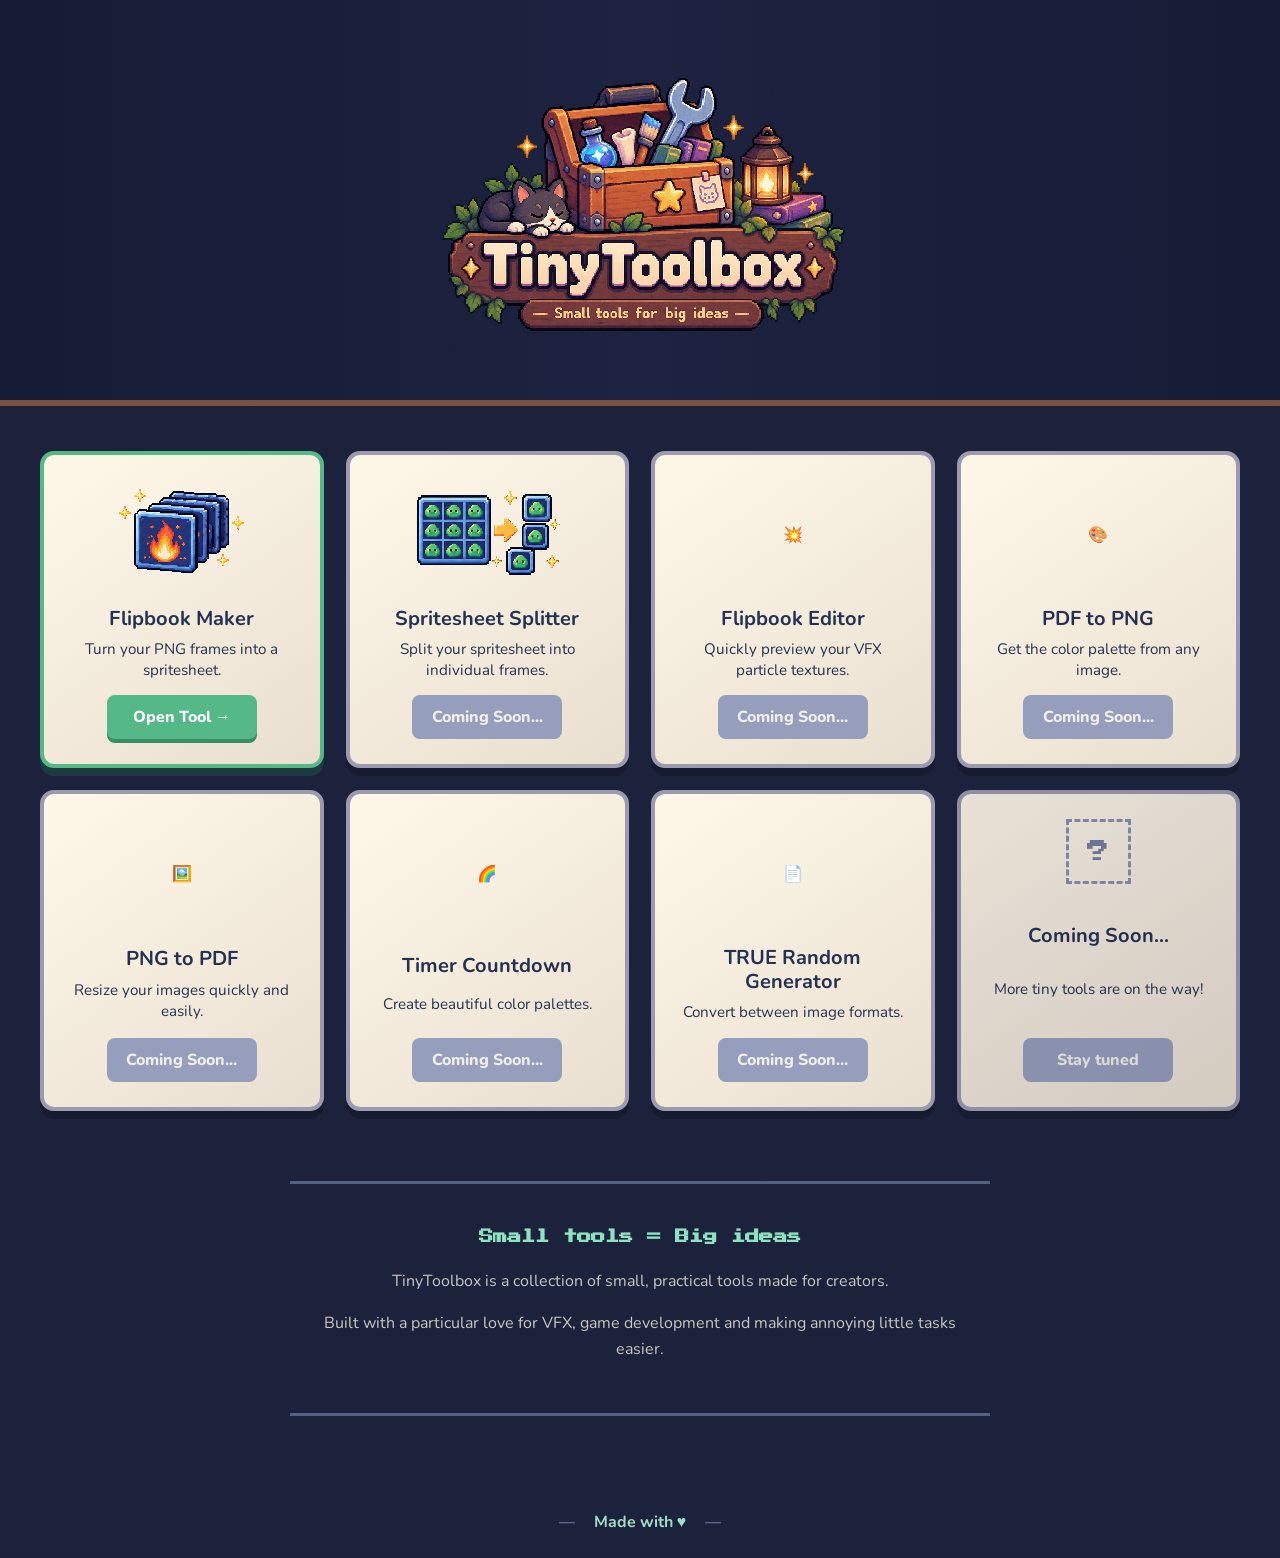
==== index.html @ 4ffd8a8a "Update index.html" ====
<!DOCTYPE html>
<html lang="en">

<head>
    <meta charset="UTF-8">
    <meta name="viewport" content="width=device-width, initial-scale=1.0">

    <title>TinyToolbox — Small tools for big ideas</title>

    <link rel="stylesheet" href="style.css">

    <link rel="preconnect" href="https://fonts.googleapis.com">
    <link rel="preconnect" href="https://fonts.gstatic.com" crossorigin>

    <link
        href="https://fonts.googleapis.com/css2?family=Nunito:wght@400;600;700;800&family=Press+Start+2P&display=swap"
        rel="stylesheet">
</head>

<body>

    <!-- TOP BAR -->
    <!-- HERO -->

    <main id="home">

        <section class="hero">

            <div class="hero-decoration left">
                <!-- 🐈 -->
            </div>

            <div class="hero-content">

                <img
                    src="images/tinytoolbox-logo.png"
                    alt="TinyToolbox — Small tools for big ideas"
                    class="main-logo"
                >

                <!-- <p class="hero-description">
                    <!-- Simple to use, Web-tools for Artist,
                    game development and creative work.
                    Simple web tools for everyone! Making your day a little easier!
                </p> -->

            </div>

            <div class="hero-decoration right">
                <!-- 🧙 -->
            </div>

        </section>


        <!-- TOOLS -->

        <section class="tools-section">

            <!-- <div class="section-title">

                <span class="sparkle">✦</span>

                <h2>Available Tools</h2>

                <div class="title-line"></div>

                <span class="diamond">✦</span>

                <div class="title-line"></div>

            </div> -->


            <div class="tool-grid">


                <!-- FLIPBOOK MAKER -->

                <article class="tool-card active">

                    <div class="tool-icon">
                        <img src="images/icon-flipbook-maker.png" alt="Flipbook Maker">
                    </div>
                    <h3>Flipbook Maker</h3>

                    <p>
                        Turn your PNG frames
                        into a spritesheet.
                    </p>

                    <a class="tool-button" href="flipbook/">
                        Open Tool →
                    </a>

                </article>


                <!-- SPRITESHEET SPLITTER -->

                <article class="tool-card">

                    <div class="tool-icon">
                        <img src="images/icon-spritesheet-splitter.png" alt="Spritesheet Splitter">
                    </div>
                    <h3>Spritesheet Splitter</h3>

                    <p>
                        Split your spritesheet
                        into individual frames.
                    </p>

                    <span class="coming-soon">
                        Coming Soon...
                    </span>

                </article>


                <!-- PARTICLE PREVIEW -->

                <article class="tool-card">

                    <div class="tool-icon">
                        💥
                    </div>

                    <h3>Flipbook Editor</h3>

                    <p>
                        Quickly preview your
                        VFX particle textures.
                    </p>

                    <span class="coming-soon">
                        Coming Soon...
                    </span>

                </article>


                <!-- PALETTE EXTRACTOR -->

                <article class="tool-card">

                    <div class="tool-icon">
                        🎨
                    </div>

                    <h3>PDF to PNG</h3>

                    <p>
                        Get the color palette
                        from any image.
                    </p>

                    <span class="coming-soon">
                        Coming Soon...
                    </span>

                </article>


                <!-- IMAGE RESIZER -->

                <article class="tool-card">

                    <div class="tool-icon">
                        🖼️
                    </div>

                    <h3>PNG to PDF</h3>

                    <p>
                        Resize your images
                        quickly and easily.
                    </p>

                    <span class="coming-soon">
                        Coming Soon...
                    </span>

                </article>


                <!-- COLOR PALETTE -->

                <article class="tool-card">

                    <div class="tool-icon">
                        🌈
                    </div>

                    <h3>Timer Countdown</h3>

                    <p>
                        Create beautiful
                        color palettes.
                    </p>

                    <span class="coming-soon">
                        Coming Soon...
                    </span>

                </article>


                <!-- TEXTURE CONVERTER -->

                <article class="tool-card">

                    <div class="tool-icon">
                        📄
                    </div>

                    <h3>TRUE Random Generator</h3>

                    <p>
                        Convert between
                        image formats.
                    </p>

                    <span class="coming-soon">
                        Coming Soon...
                    </span>

                </article>


                <!-- FUTURE -->

                <article class="tool-card future">

                    <div class="tool-icon">
                        ?
                    </div>

                    <h3>Coming Soon...</h3>

                    <p>
                        More tiny tools
                        are on the way!
                    </p>

                    <span class="coming-soon">
                        Stay tuned
                    </span>

                </article>

            </div>

        </section>


        <!-- ABOUT -->

        <section class="about" id="about">

            <h2>Small tools = Big ideas</h2>

            <p>
                TinyToolbox is a collection of small,
                practical tools made for creators.
            </p>

            <p>
                Built with a particular love for
                VFX, game development and making
                annoying little tasks easier.
            </p>

        </section>

    </main>


    <!-- FOOTER -->

    <footer>

        <span>—</span>

        Made with ♥

        <span>—</span>

    </footer>

</body>

</html>
---- style.css ----
/* =====================================================
   TINYTOOLBOX
   Main Website
   ===================================================== */


:root {

    --background: #171d38;
    --background-light: #222a4a;

    --wood-dark: #51362f;
    --wood: #785044;
    --wood-light: #a66d4e;

    --cream: #fff4dc;
    --cream-dark: #ead9c0;

    --text: #243252;
    --text-light: #f8f0df;

    --blue: #7284c0;
    --blue-dark: #56699f;

    --green: #54b887;
    --green-dark: #398e68;

    --purple: #9b7bd1;

    --shadow:
        0 8px 0 rgba(0, 0, 0, 0.20);

}


/* =====================================================
   RESET
   ===================================================== */

* {
    box-sizing: border-box;
}


html {
    scroll-behavior: smooth;
}


body {

    margin: 0;

    background:
        linear-gradient(
            rgba(20, 25, 52, 0.96),
            rgba(20, 25, 52, 0.96)
        );

    color: var(--text-light);

    font-family: "Nunito", sans-serif;

    min-height: 100vh;

}


/* =====================================================
   TOP BAR
   ===================================================== */


nav {

    display: flex;

    gap: 25px;

}


nav a {

    color: var(--cream);

    text-decoration: none;

    font-weight: 700;

    transition:
        color 0.2s,
        transform 0.2s;

}


nav a:hover {

    color: #8de2c0;

    transform: translateY(-2px);

}


/* =====================================================
   HERO
   ===================================================== */

.hero {

    position: relative;

    max-width: 1400px;

    margin: 0 auto;

    min-height: 390px;

    display: flex;

    align-items: center;

    justify-content: center;

    text-align: center;

    padding: 40px 20px;

    background:

        linear-gradient(
            90deg,
            rgba(20, 25, 52, 0.8),
            rgba(29, 36, 69, 0.45),
            rgba(20, 25, 52, 0.8)
        );

    border-bottom:
        6px solid
        var(--wood);

}


.hero-content {

    max-width: 850px;

}


.main-logo {

    width: min(760px, 90vw);

    max-height: 320px;

    object-fit: contain;

    display: block;

    margin: 0 auto;

    image-rendering: pixelated;

}


.hero-description {

    max-width: 650px;

    margin:
        -20px auto 0;

    font-size: 1.15rem;

    line-height: 1.6;

    color: #ddd8c9;

}


.hero-decoration {

    position: absolute;

    font-size: 5rem;

    opacity: 0.75;

    filter:
        drop-shadow(
            4px 5px 0 rgba(0,0,0,0.3)
        );

}


.hero-decoration.left {

    left: 4%;

    bottom: 35px;

}


.hero-decoration.right {

    right: 4%;

    bottom: 30px;

}


/* =====================================================
   TOOLS SECTION
   ===================================================== */

.tools-section {

    max-width: 1250px;

    margin: 0 auto;

    padding:
        45px
        25px
        70px;

}


.section-title {

    display: flex;

    align-items: center;

    gap: 18px;

    margin-bottom: 30px;

}


.section-title h2 {

    margin: 0;

    font-family:
        "Press Start 2P",
        monospace;

    font-size: 1rem;

    white-space: nowrap;

}


.sparkle {

    color: #65d6ff;

    font-size: 1.6rem;

}


.diamond {

    color: #ffd58a;

    font-size: 1.4rem;

}


.title-line {

    height: 3px;

    background:
        linear-gradient(
            90deg,
            #66749c,
            transparent
        );

    flex: 1;

}


/* =====================================================
   TOOL GRID
   ===================================================== */

.tool-grid {

    display: grid;

    grid-template-columns:
        repeat(4, 1fr);

    gap: 22px;

}


/* =====================================================
   TOOL CARDS
   ===================================================== */

.tool-card {

    min-height: 270px;

    padding: 25px 20px;

    text-align: center;

    display: flex;

    flex-direction: column;

    align-items: center;

    justify-content: space-between;

    background:
        linear-gradient(
            145deg,
            #fff8e9,
            #e9dfd1
        );

    color: var(--text);

    border:
        4px solid
        #9b9bb0;

    border-radius: 14px;

    box-shadow:
        var(--shadow);

    transition:
        transform 0.2s,
        box-shadow 0.2s;

}


.tool-card:hover {

    transform:
        translateY(-6px);

    box-shadow:
        0 14px 0 rgba(0,0,0,0.22);

}


/* ACTIVE TOOL */

.tool-card.active {

    border-color:
        var(--green);

    box-shadow:
        0 8px 0
        rgba(31, 104, 75, 0.35);

}


.tool-card.active:hover {

    box-shadow:
        0 14px 0
        rgba(31, 104, 75, 0.35);

}


/* =====================================================
   TOOL ICON
   ===================================================== */

.tool-icon {
    height: 110px;
    display: flex;
    align-items: center;
    justify-content: center;
    margin-bottom: 12px;
}

.tool-icon img {
    max-width: 160px;
    max-height: 150px;
    width: auto;
    height: auto;
    image-rendering: pixelated;
}


.tool-card h3 {

    margin:
        5px 0
        8px;

    font-size: 1.25rem;

    line-height: 1.2;

}


.tool-card p {

    margin:
        0 0
        15px;

    max-width: 220px;

    line-height: 1.35;

    font-size: 0.95rem;

}


/* =====================================================
   BUTTONS
   ===================================================== */

.tool-button,
.coming-soon {

    display: inline-block;

    min-width: 150px;

    padding:
        11px
        18px;

    border-radius: 8px;

    font-weight: 800;

    text-decoration: none;

}


.tool-button {

    background:
        var(--green);

    color: white;

    box-shadow:
        0 4px 0
        var(--green-dark);

    transition:
        transform 0.15s,
        background 0.15s;

}


.tool-button:hover {

    background:
        #68c99b;

    transform:
        translateY(-2px);

}


.tool-button:active {

    transform:
        translateY(2px);

    box-shadow:
        0 2px 0
        var(--green-dark);

}


.coming-soon {

    background:
        #8792b8;

    color:
        #f2f0eb;

    opacity:
        0.85;

}


/* FUTURE CARD */

.tool-card.future {

    opacity: 0.9;

}


.tool-card.future .tool-icon {

    border:
        3px dashed
        #8891ae;

    width: 65px;

    height: 65px;

    font-family:
        "Press Start 2P",
        monospace;

    color:
        #75809f;

    font-size: 1.4rem;

}


/* =====================================================
   ABOUT
   ===================================================== */

.about {

    max-width: 700px;

    margin:
        0 auto 70px;

    padding:
        35px 25px;

    text-align: center;

    border-top:
        3px solid
        #536083;

    border-bottom:
        3px solid
        #536083;

}


.about h2 {

    font-family:
        "Press Start 2P",
        monospace;

    font-size:
        0.9rem;

    color:
        #8de2c0;

    margin-bottom:
        25px;

}


.about p {

    color:
        #c8c7c0;

    line-height:
        1.6;

}


/* =====================================================
   FOOTER
   ===================================================== */

footer {

    text-align:
        center;

    padding:
        25px;

    color:
        #9edfc5;

    font-weight:
        700;

}


footer span {

    margin:
        0 15px;

    color:
        #68749a;

}


/* =====================================================
   RESPONSIVE
   ===================================================== */

@media (max-width: 1050px) {

    .tool-grid {

        grid-template-columns:
            repeat(2, 1fr);

    }

}


@media (max-width: 700px) {

    .top-bar {

        flex-wrap: wrap;

        justify-content: center;

        text-align: center;

    }

    .top-tagline {

        flex-basis: 100%;

        order: 3;

    }

    .hero {

        min-height: 320px;

    }

    .hero-decoration {

        display: none;

    }

    .hero-description {

        font-size: 1rem;

    }

    .section-title {

        flex-wrap: wrap;

    }

    .title-line {

        min-width: 40px;

    }

    .tool-grid {

        grid-template-columns:
            1fr;

    }

    .tool-card {

        min-height: 250px;

    }

}


@media (max-width: 450px) {

    .top-logo {

        font-size: 0.65rem;

    }

    .section-title h2 {

        font-size: 0.75rem;

    }

    .tools-section {

        padding-left: 15px;

        padding-right: 15px;

    }

}
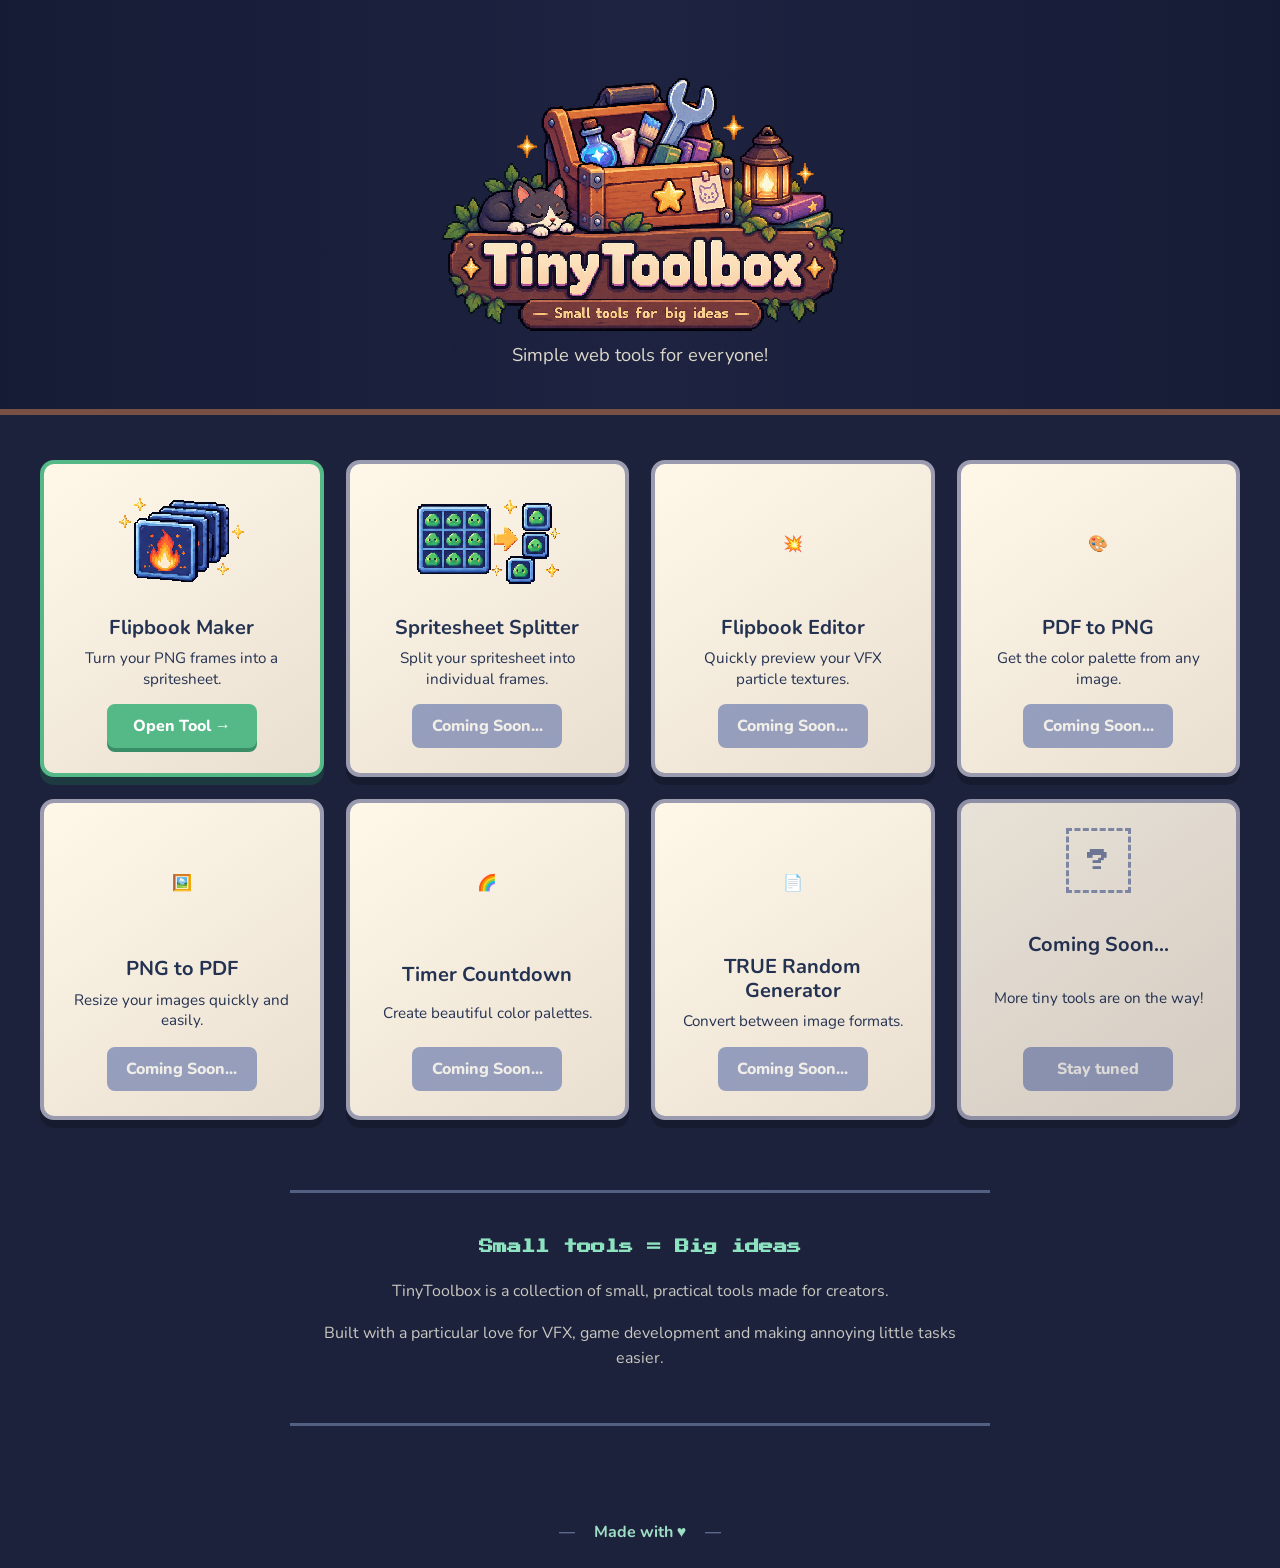
==== commit 42e26331: "Update index.html" ====
--- a/index.html
+++ b/index.html
@@ -38,11 +38,11 @@
                     class="main-logo"
                 >
 
-                <!-- <p class="hero-description">
+                <p class="hero-description">
                     <!-- Simple to use, Web-tools for Artist,
-                    game development and creative work.
-                    Simple web tools for everyone! Making your day a little easier!
-                </p> -->
+                    game development and creative work. -->
+                    Simple web tools for everyone!
+                </p>
 
             </div>
 
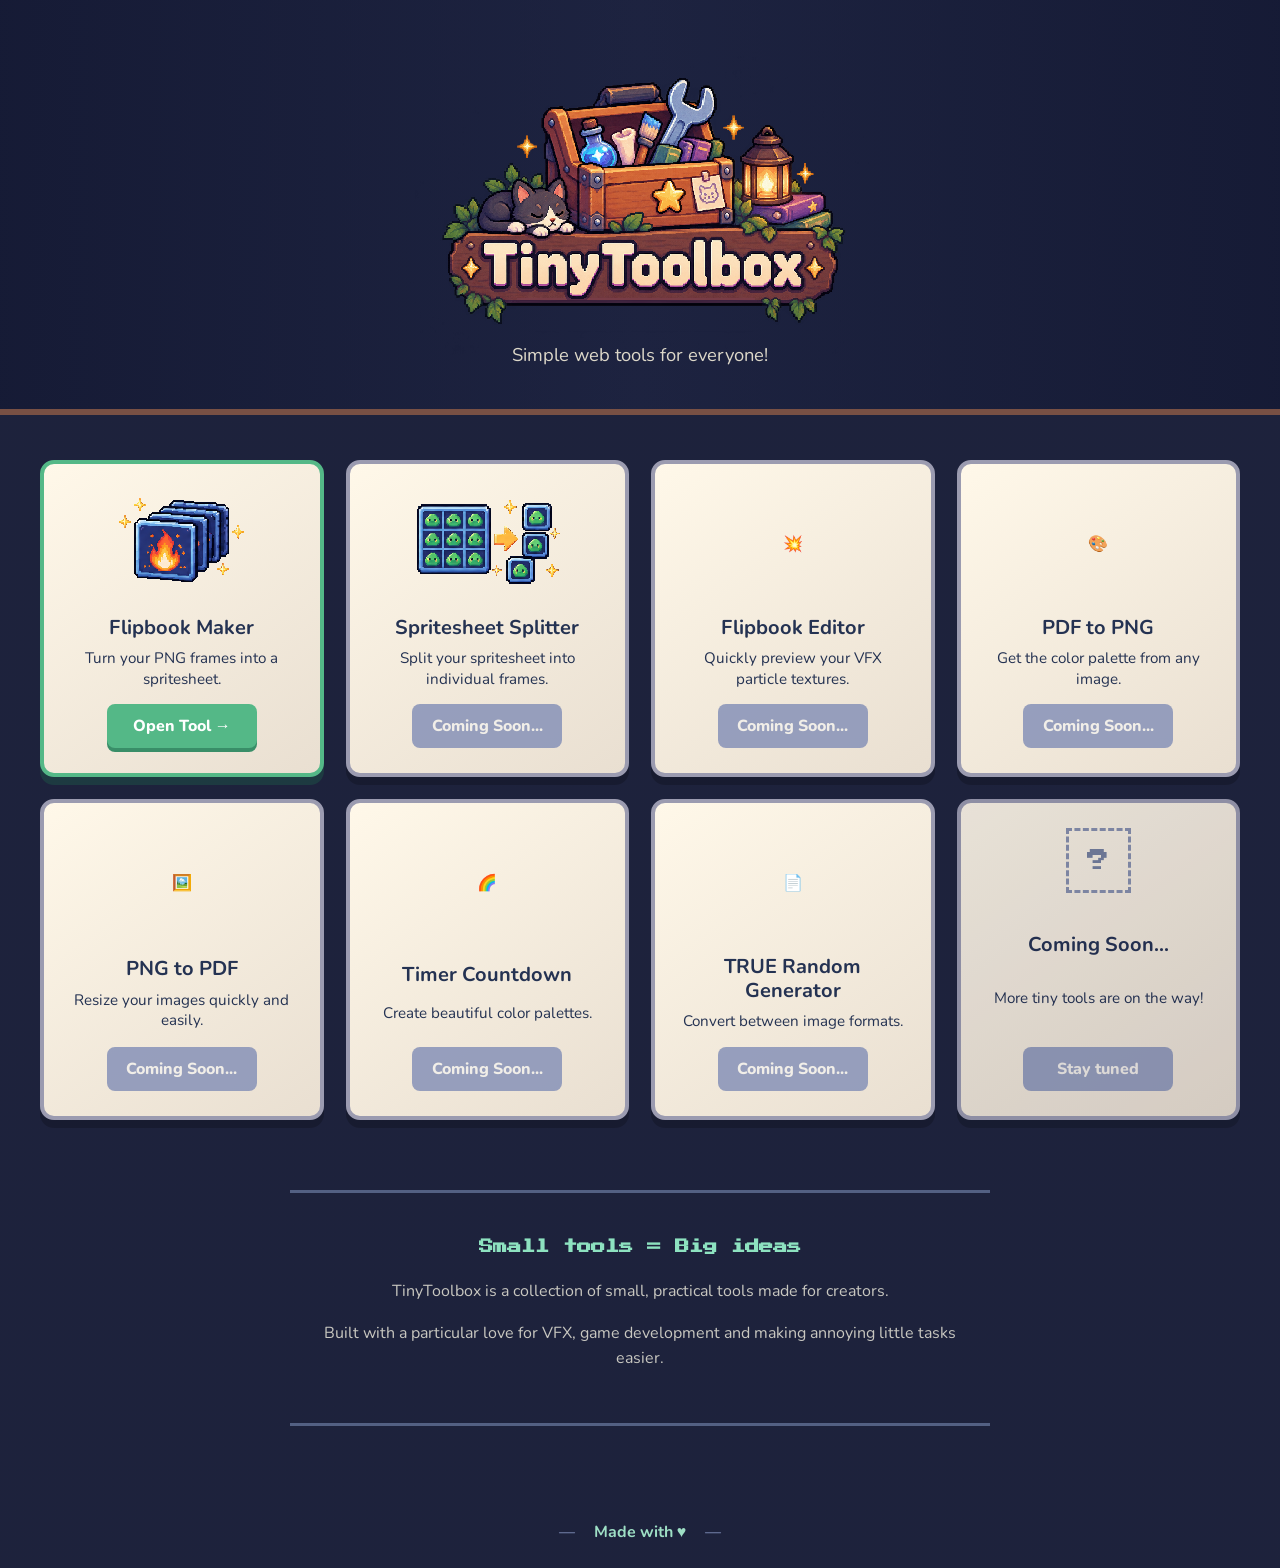
==== commit c9a576d4: "Update index.html" ====
--- a/index.html
+++ b/index.html
@@ -33,7 +33,7 @@
             <div class="hero-content">
 
                 <img
-                    src="images/tinytoolbox-logo.png"
+                    src="images/tinytoolbox-logo-02.png"
                     alt="TinyToolbox — Small tools for big ideas"
                     class="main-logo"
                 >
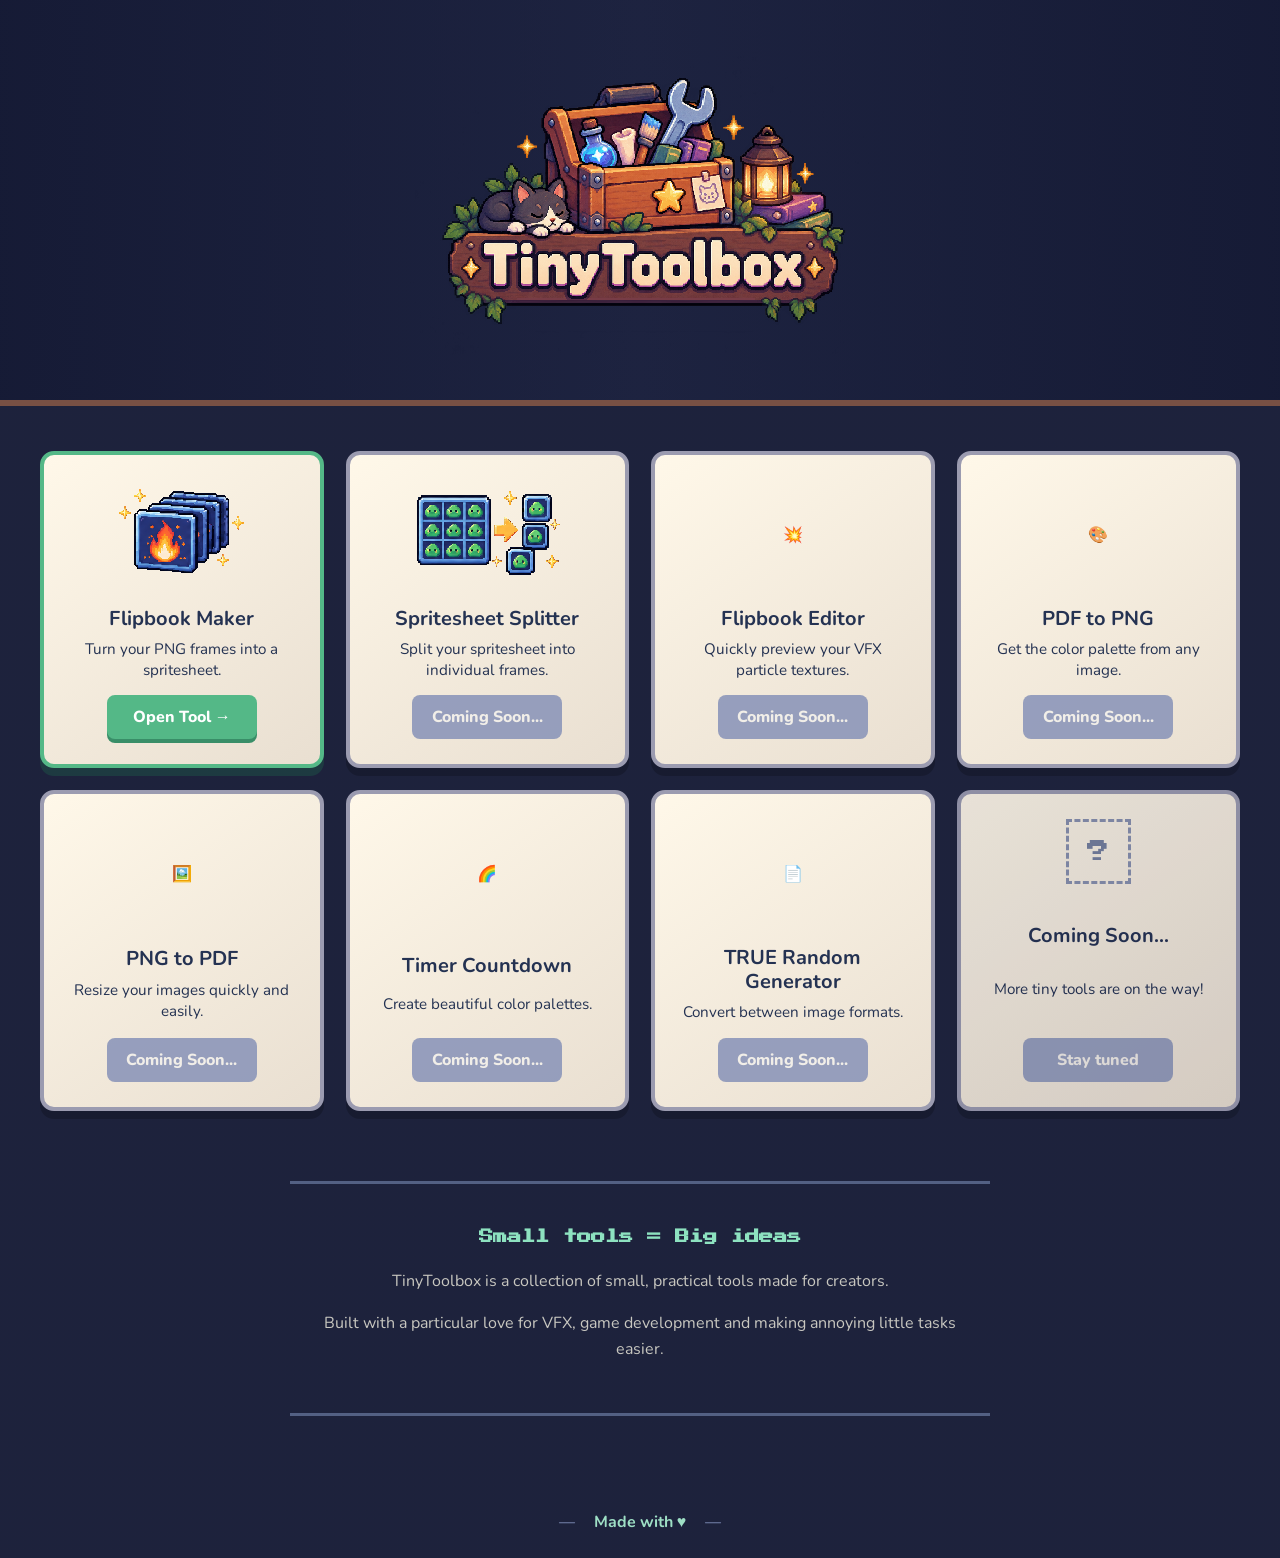
==== commit 14a21ad9: "Update index.html" ====
--- a/index.html
+++ b/index.html
@@ -38,11 +38,11 @@
                     class="main-logo"
                 >
 
-                <p class="hero-description">
+                <!--<p class="hero-description">
                     <!-- Simple to use, Web-tools for Artist,
-                    game development and creative work. -->
+                    game development and creative work. 
                     Simple web tools for everyone!
-                </p>
+                </p>-->
 
             </div>
 
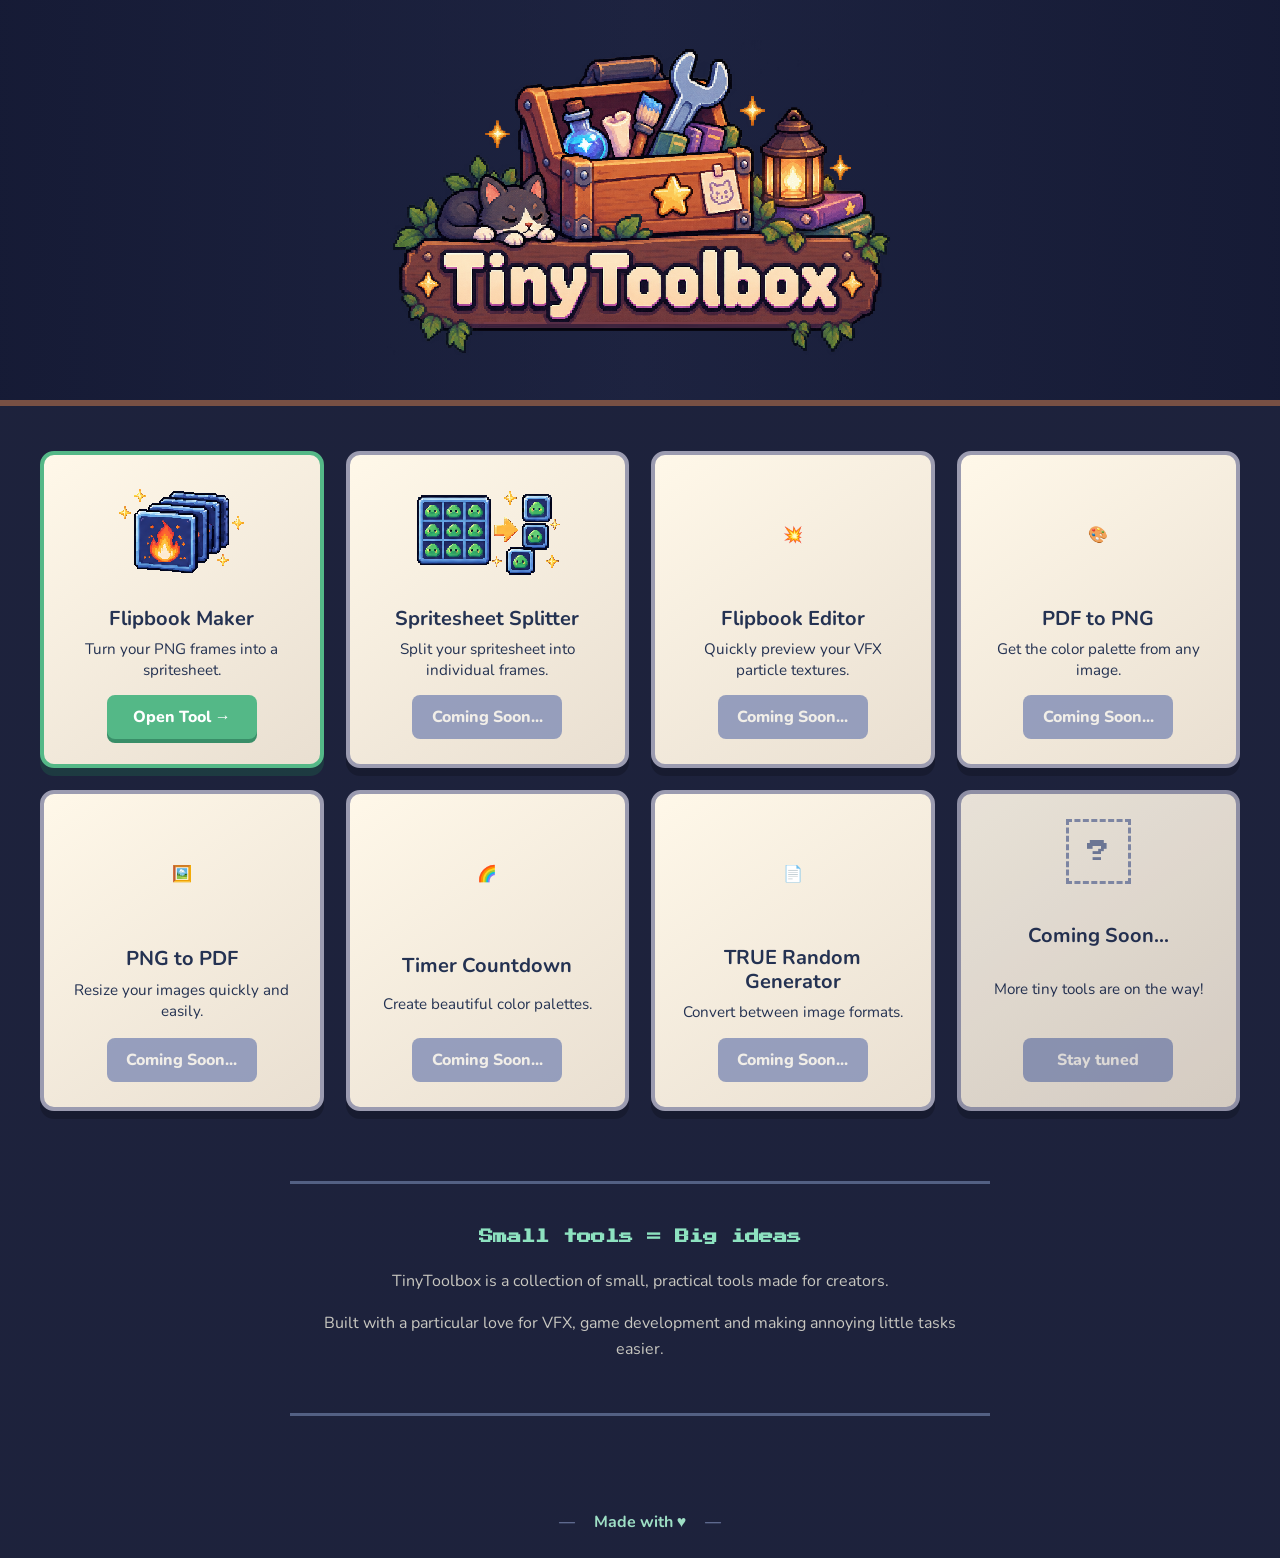
==== commit 51995b5a: "Update index.html" ====
--- a/index.html
+++ b/index.html
@@ -33,7 +33,7 @@
             <div class="hero-content">
 
                 <img
-                    src="images/tinytoolbox-logo-02.png"
+                    src="images/tinytoolbox-logo-03.png"
                     alt="TinyToolbox — Small tools for big ideas"
                     class="main-logo"
                 >
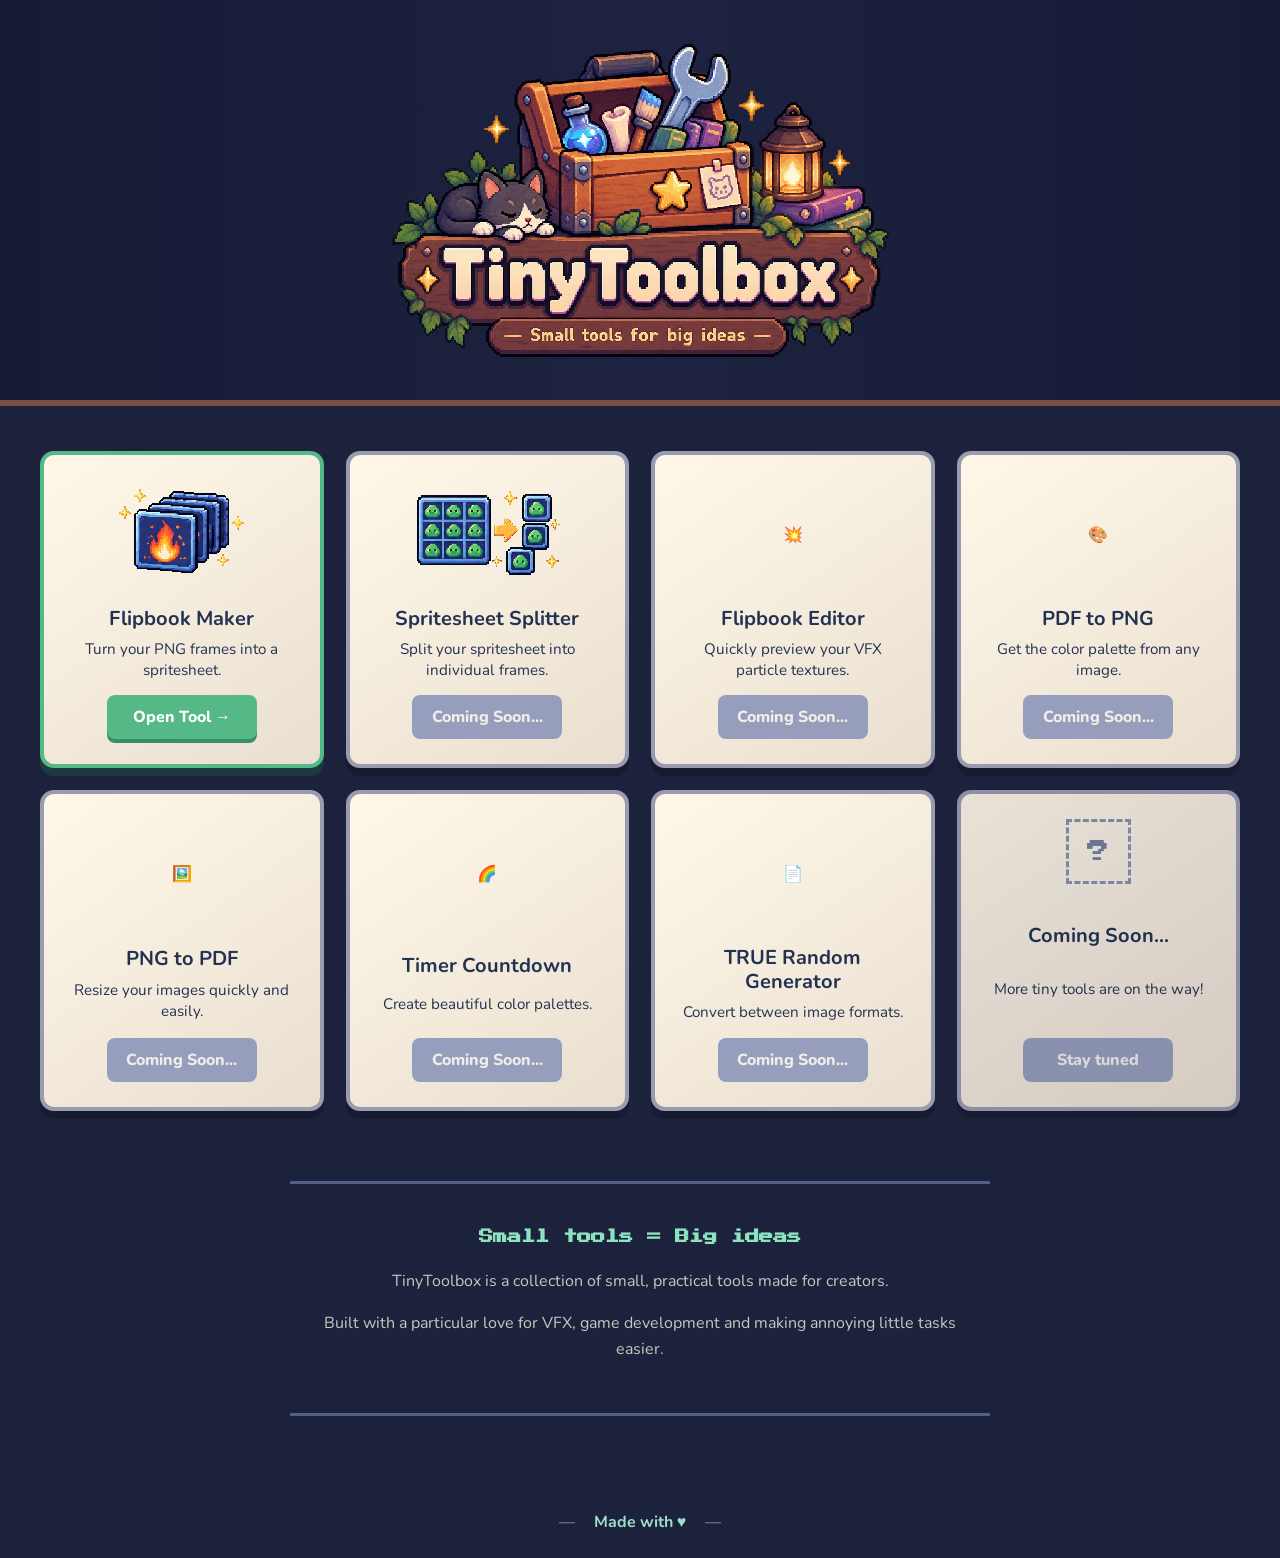
==== commit 42499abc: "Update index.html" ====
--- a/index.html
+++ b/index.html
@@ -33,7 +33,7 @@
             <div class="hero-content">
 
                 <img
-                    src="images/tinytoolbox-logo-03.png"
+                    src="images/tinytoolbox-logo-04.png"
                     alt="TinyToolbox — Small tools for big ideas"
                     class="main-logo"
                 >
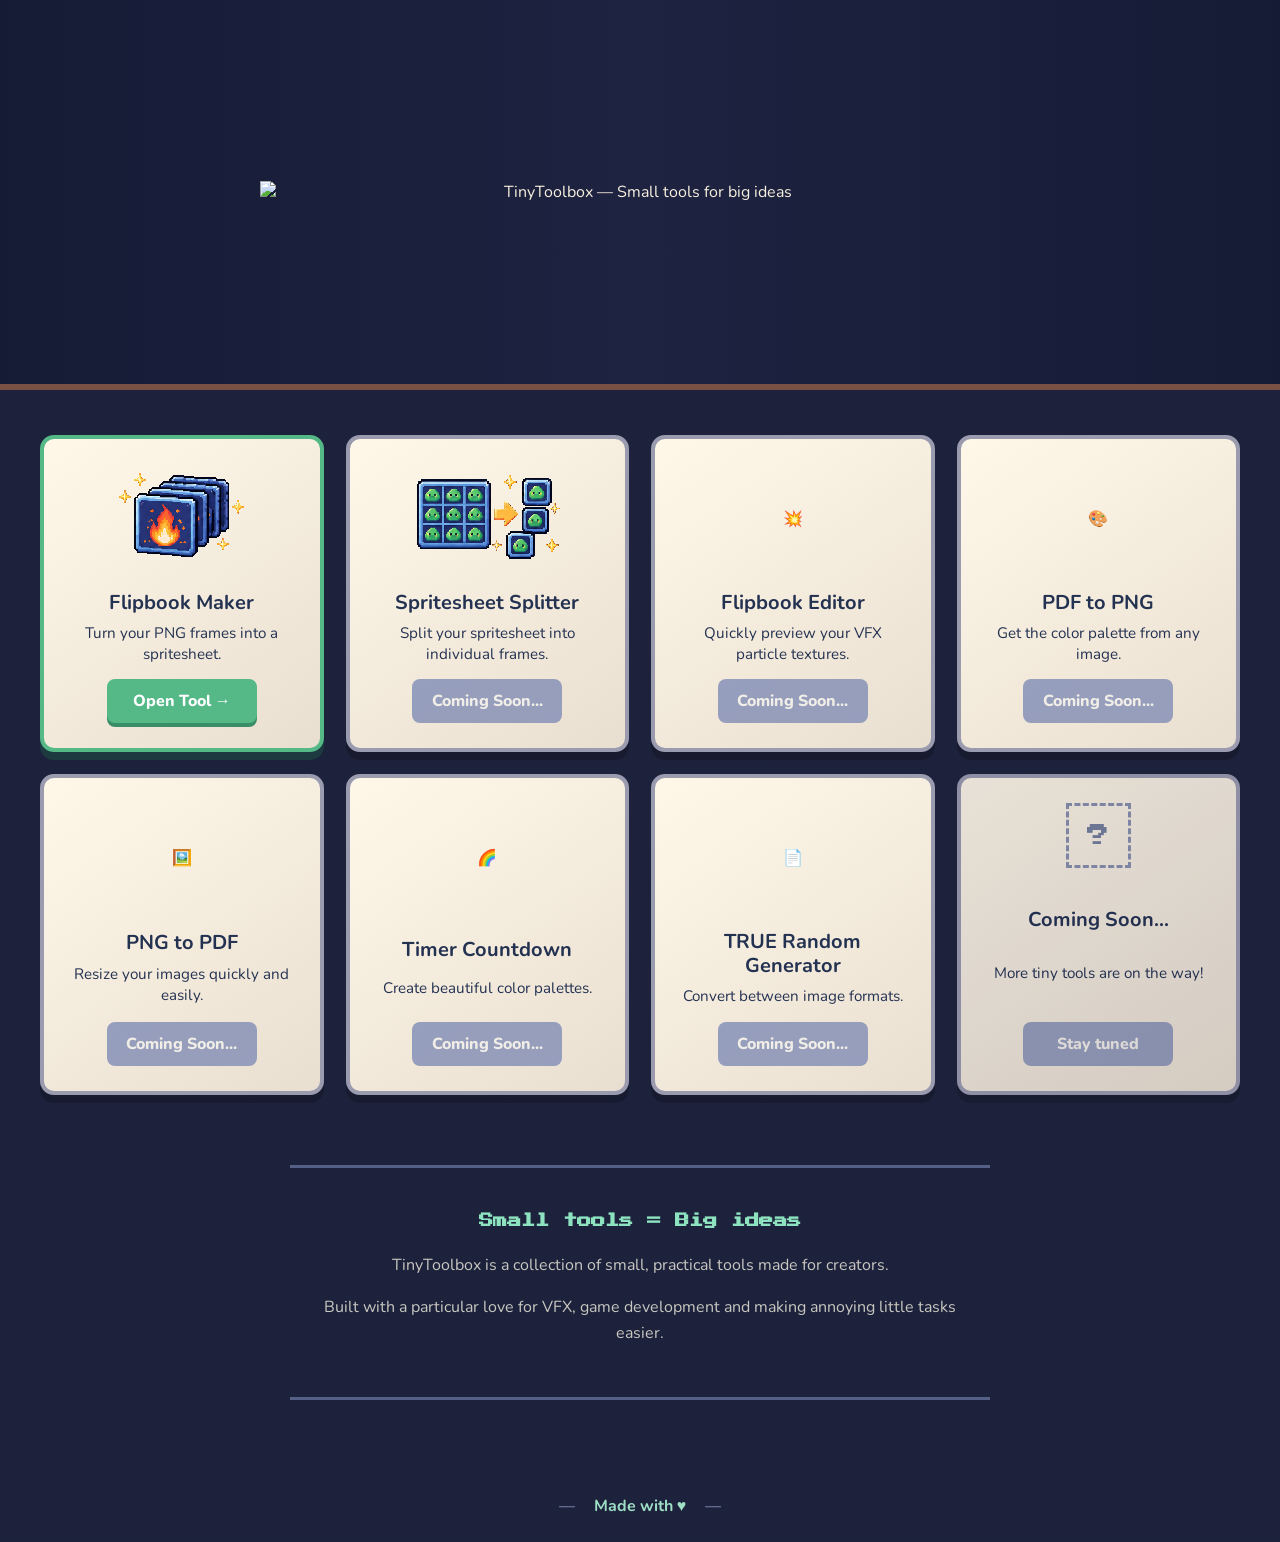
==== commit 2cac8cc9: "Update index.html" ====
--- a/index.html
+++ b/index.html
@@ -33,7 +33,7 @@
             <div class="hero-content">
 
                 <img
-                    src="images/tinytoolbox-logo-04.png"
+                    src="images/tinytoolbox-logo-05.png"
                     alt="TinyToolbox — Small tools for big ideas"
                     class="main-logo"
                 >
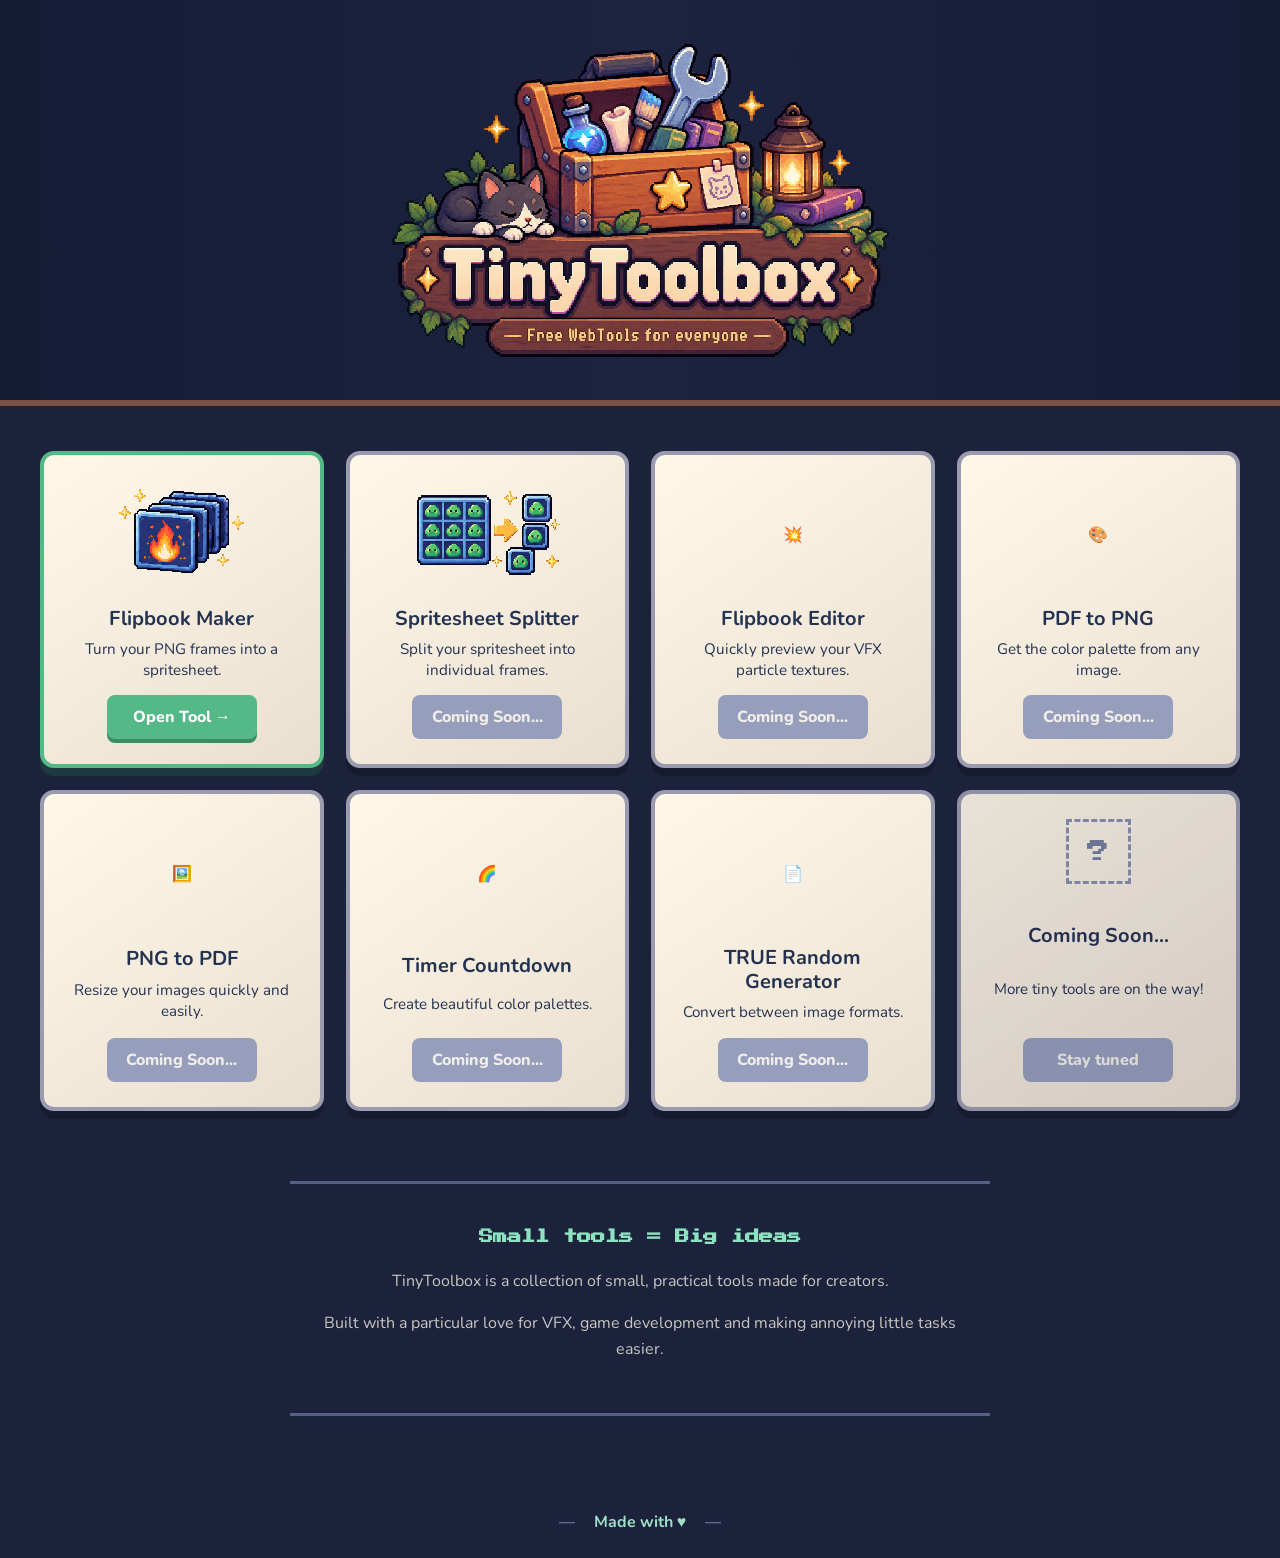
==== commit 17020cf3: "Update index.html" ====
--- a/index.html
+++ b/index.html
@@ -33,7 +33,7 @@
             <div class="hero-content">
 
                 <img
-                    src="images/tinytoolbox-logo-05.png"
+                    src="images/tinytoolbox-logo-01.png"
                     alt="TinyToolbox — Small tools for big ideas"
                     class="main-logo"
                 >
